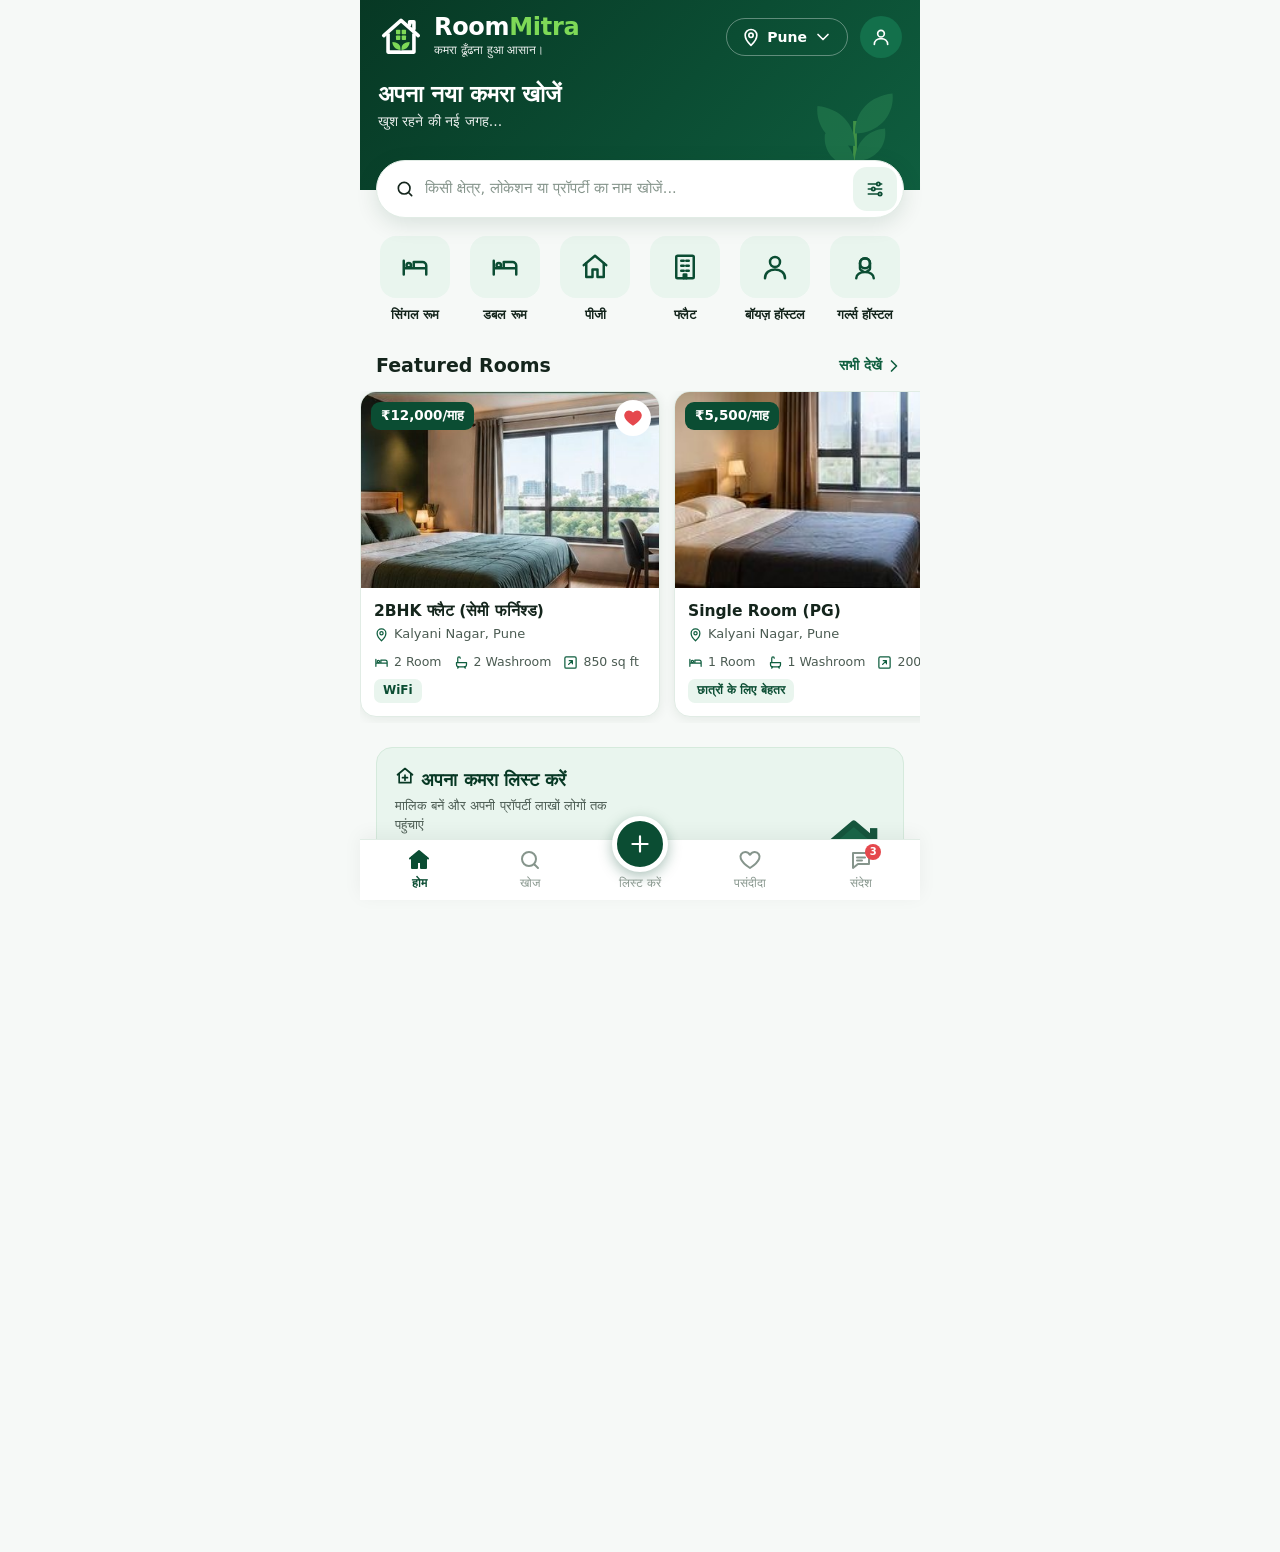
==== app/src/main/assets/www/index.html @ 0523f21d "RoomMitra Android app: screens, WebView wrapper, Play Store build workflow Co-Authored-By: Claude Op" ====
<!doctype html>
<html lang="hi">
<head>
<meta charset="utf-8">
<meta name="viewport" content="width=device-width, initial-scale=1, maximum-scale=1, viewport-fit=cover">
<meta name="theme-color" content="#0B4D33">
<title>RoomMitra</title>
<link rel="stylesheet" href="style.css">
</head>
<body>
<div id="app"></div>
<div id="toast"></div>
<script src="data.js"></script>
<script src="app.js"></script>
</body>
</html>
---- app/src/main/assets/www/style.css ----
:root{
  --g9:#073824; --g8:#0B4D33; --g7:#0F5E3F; --g6:#13704B; --lime:#7ED957; --lime2:#9BE36F;
  --g1:#E9F5EE; --g0:#F3FAF6; --line:#E1ECE5; --ink:#14251C; --ink2:#4B5B52; --ink3:#86958C;
  --bg:#F6F9F7; --card:#FFFFFF; --red:#E5484D; --wa:#25D366;
  --sat:0px; --sab:0px;
  --r:16px;
  --font:"Poppins","Roboto","Noto Sans Devanagari","Noto Sans",system-ui,sans-serif;
}
*{box-sizing:border-box;-webkit-tap-highlight-color:transparent;margin:0;padding:0}
html,body{height:100%;overflow-x:hidden;background:var(--bg);color:var(--ink);font-family:var(--font);font-size:15px;line-height:1.45}
body{overscroll-behavior:none;user-select:none;-webkit-user-select:none}
input,textarea,select{user-select:text;-webkit-user-select:text}
button{font:inherit;border:0;background:none;color:inherit;cursor:pointer}
input,textarea,select{font:inherit;color:inherit}
img{display:block;max-width:100%}
svg.i{width:20px;height:20px;flex:none;stroke:currentColor;fill:none;stroke-width:2;stroke-linecap:round;stroke-linejoin:round}
svg.f{fill:currentColor;stroke:none}
#app{min-height:100%;max-width:560px;margin:0 auto;position:relative;background:var(--bg)}
.screen{min-height:100vh;padding-bottom:calc(84px + var(--sab));animation:fade .22s ease}
.screen.nonav{padding-bottom:calc(96px + var(--sab))}
@keyframes fade{from{opacity:0;transform:translateY(6px)}to{opacity:1;transform:none}}

/* ---------- splash ---------- */
.splash{position:fixed;inset:0;z-index:50;display:flex;flex-direction:column;align-items:center;justify-content:center;color:#fff;text-align:center;
  background:linear-gradient(rgba(5,30,19,.78),rgba(5,30,19,.86)),url(img/room1.jpg) center/cover;transition:opacity .45s}
.splash.hide{opacity:0;pointer-events:none}
.splash .logo{width:110px;height:110px;color:#fff}
.splash h1{font-size:44px;font-weight:700;letter-spacing:-.5px;margin-top:6px}
.splash h1 b,.brand b{color:var(--lime);font-weight:700}
.splash .slg{font-size:22px;font-weight:700;margin-top:28px}
.splash .slg span{color:var(--lime)}
.splash .sub{opacity:.9;margin-top:10px;font-size:15px;line-height:1.7}
.splash .city{position:absolute;bottom:calc(120px + var(--sab));width:250px;color:#fff;opacity:.95}
.splash .wave{position:absolute;bottom:0;left:0;right:0;height:130px}

/* ---------- header ---------- */
.hdr{background:linear-gradient(135deg,var(--g9),var(--g8) 55%,var(--g7));color:#fff;padding:calc(var(--sat) + 14px) 18px 16px;position:relative;overflow:hidden}
.hdr.tall{padding-bottom:58px}
.hdr .row{display:flex;align-items:center;gap:12px}
.brand{display:flex;align-items:center;gap:10px;flex:1;min-width:0}
.brand .mark{width:46px;height:46px;flex:none}
.brand .name{font-size:24px;font-weight:700;line-height:1.05;letter-spacing:-.3px}
.brand .slogan{font-size:12px;opacity:.92;margin-top:2px;white-space:nowrap;overflow:hidden;text-overflow:ellipsis}
.brand>div{min-width:0}
.ibtn{width:42px;height:42px;border-radius:50%;display:grid;place-items:center;position:relative;flex:none}
.ibtn.glass{background:rgba(255,255,255,.12);border:1px solid rgba(255,255,255,.18)}
.ibtn.solid{background:var(--g6)}
.ibtn .dot{position:absolute;top:3px;right:3px;min-width:17px;height:17px;border-radius:9px;background:var(--red);color:#fff;font-size:10.5px;font-weight:700;display:grid;place-items:center;padding:0 4px}
.citybtn{display:flex;align-items:center;gap:6px;padding:8px 14px;border-radius:22px;border:1px solid rgba(255,255,255,.35);font-weight:600;font-size:14px}
.hdr h2{font-size:23px;font-weight:700;margin-top:18px}
.hdr .lead{opacity:.9;font-size:14px}
.hdr .plant{position:absolute;right:-10px;bottom:-6px;width:150px;opacity:.45}
.backrow .ttl{font-weight:600;font-size:18px;flex:1}

/* ---------- common ---------- */
.wrap{padding:0 16px}
.search{display:flex;align-items:center;gap:10px;background:#fff;border-radius:30px;padding:6px 6px 6px 18px;box-shadow:0 6px 22px rgba(9,58,37,.12);border:1px solid var(--line)}
.search input{flex:1;border:0;outline:0;background:none;padding:10px 0;font-size:14.5px;min-width:0}
.search input::placeholder{color:var(--ink3)}
.search .fbtn{width:44px;height:44px;border-radius:14px;background:var(--g1);display:grid;place-items:center;color:var(--g8)}
.pull{margin-top:-30px;position:relative;z-index:2}
.sec{display:flex;align-items:center;justify-content:space-between;margin:24px 0 12px}
.sec h3{font-size:19px;font-weight:700}
.sec a{color:var(--g7);font-size:13.5px;font-weight:600;display:flex;align-items:center;gap:2px}
.cats{display:flex;gap:12px;overflow-x:auto;padding:18px 16px 4px;scrollbar-width:none}
.cats::-webkit-scrollbar,.hs::-webkit-scrollbar,.chips::-webkit-scrollbar{display:none}
.cat{display:flex;flex-direction:column;align-items:center;gap:8px;flex:none;width:78px;font-size:12.5px;font-weight:600;color:var(--ink);text-align:center}
.cat .ic{width:70px;height:62px;border-radius:16px;background:var(--g1);display:grid;place-items:center;color:var(--g8);transition:.15s}
.cat .ic svg{width:30px;height:30px}
.cat.on .ic{background:var(--g8);color:#fff;box-shadow:0 6px 16px rgba(11,77,51,.3)}
.hs{display:flex;gap:14px;overflow-x:auto;padding:0 16px 6px;scroll-snap-type:x mandatory;scrollbar-width:none}
.hs > *{scroll-snap-align:start}

.rc{background:var(--card);border-radius:var(--r);overflow:hidden;box-shadow:0 2px 12px rgba(10,50,30,.08);border:1px solid var(--line);flex:none;width:72%;max-width:300px}
.rc .ph{position:relative;aspect-ratio:16/10.5;background:#dfe9e3}
.rc .ph img{width:100%;height:100%;object-fit:cover}
.price{position:absolute;top:10px;left:10px;background:var(--g8);color:#fff;font-weight:700;font-size:13.5px;padding:4px 10px;border-radius:9px}
.heart{position:absolute;top:8px;right:8px;width:36px;height:36px;border-radius:50%;background:rgba(0,0,0,.32);color:#fff;display:grid;place-items:center}
.heart.on{color:var(--red);background:#fff}
.heart.on svg{fill:var(--red)}
.rc .bd{padding:12px 13px 13px}
.rc h4{font-size:15.5px;font-weight:700;white-space:nowrap;overflow:hidden;text-overflow:ellipsis}
.loc{display:flex;align-items:center;gap:5px;color:var(--ink2);font-size:13px;margin-top:3px}
.loc svg{width:15px;height:15px;color:var(--g7)}
.meta{display:flex;flex-wrap:wrap;gap:4px 12px;margin-top:9px;font-size:12.5px;color:var(--ink2)}
.meta span{display:flex;align-items:center;gap:5px}
.meta svg{width:15px;height:15px;color:var(--g7)}
.tag{display:inline-block;background:var(--g1);color:var(--g8);font-size:12px;font-weight:600;padding:3px 9px;border-radius:7px;margin:8px 6px 0 0}

.promo{margin:24px 16px 0;border-radius:var(--r);background:var(--g1);padding:18px;display:flex;gap:12px;align-items:center;position:relative;overflow:hidden;border:1px solid #d5eadc}
.promo .t{flex:1;z-index:1}
.promo h4{font-size:18px;font-weight:700;color:var(--g9)}
.promo p{font-size:13px;color:var(--ink2);margin:4px 0 12px;max-width:230px}
.promo .house{position:absolute;right:-6px;bottom:-4px;width:130px;opacity:.95}
.btn{display:inline-flex;align-items:center;justify-content:center;gap:8px;border-radius:12px;font-weight:600;padding:12px 18px;font-size:15px}
.btn.pri{background:var(--g8);color:#fff}
.btn.pri:active{background:var(--g9)}
.btn.sm{padding:8px 16px;border-radius:22px;font-size:13.5px}
.btn.out{border:1.5px solid var(--g8);color:var(--g8);background:#fff}
.btn.lime{background:var(--lime);color:var(--g9)}
.btn.block{width:100%}
.btn.wa svg{color:var(--wa)}
.btn[disabled]{opacity:.5}

.cities{display:flex;gap:12px;overflow-x:auto;padding:0 16px;scrollbar-width:none}
.city{flex:none;width:118px}
.city .ci{height:70px;border-radius:12px;display:grid;place-items:end start;padding:8px;color:#fff;font-weight:700;font-size:14px;background-size:cover;background-position:center}

/* ---------- list cards ---------- */
.lc{display:flex;gap:12px;background:#fff;border-radius:var(--r);border:1px solid var(--line);padding:10px;box-shadow:0 2px 10px rgba(10,50,30,.05);margin-bottom:12px}
.lc .ph{position:relative;width:118px;flex:none;border-radius:12px;overflow:hidden;background:#dfe9e3;align-self:stretch;min-height:118px}
.lc .ph img{width:100%;height:100%;object-fit:cover;position:absolute;inset:0}
.cnt{position:absolute;left:6px;bottom:6px;background:rgba(0,0,0,.55);color:#fff;font-size:11px;padding:2px 7px;border-radius:7px;display:flex;align-items:center;gap:4px}
.cnt svg{width:12px;height:12px}
.lc .heart{width:30px;height:30px;top:6px;right:6px}
.lc .heart svg{width:16px;height:16px}
.lc .bd{flex:1;min-width:0}
.lc .top{display:flex;gap:8px;align-items:flex-start}
.lc h4{font-size:15px;font-weight:700;flex:1;line-height:1.3}
.pill{background:var(--g1);color:var(--g8);font-weight:700;font-size:13px;padding:4px 9px;border-radius:9px;white-space:nowrap}
.lc .desc{font-size:12.5px;color:var(--ink2);margin-top:6px;display:-webkit-box;-webkit-line-clamp:2;-webkit-box-orient:vertical;overflow:hidden}
.lc .acts{display:flex;gap:8px;margin-top:9px}
.lc .acts .btn{padding:7px 6px;font-size:12.5px;border-radius:9px;flex:1;min-width:0;white-space:nowrap;gap:5px}
.lc .acts .btn svg{width:16px;height:16px}
@media (max-width:380px){.lc .ph{width:96px}.lc .meta span:nth-child(4){display:none}}
.status{position:absolute;top:6px;left:6px;background:var(--g8);color:#fff;font-size:11px;font-weight:600;padding:2px 8px;border-radius:7px}
.status.off{background:#555}
.oacts{display:flex;justify-content:flex-end;gap:14px;margin-top:8px;font-size:13px;font-weight:600}
.oacts button{display:flex;align-items:center;gap:4px;color:var(--g8)}
.oacts button.del{color:#9b2c2c}
.oacts svg{width:16px;height:16px}

/* ---------- bottom nav ---------- */
.nav{position:fixed;left:0;right:0;bottom:0;z-index:20;background:#fff;border-top:1px solid var(--line);display:flex;justify-content:space-around;align-items:flex-end;padding:6px 4px calc(8px + var(--sab));max-width:560px;margin:0 auto;box-shadow:0 -4px 18px rgba(0,0,0,.05)}
.nav button{flex:1;display:flex;flex-direction:column;align-items:center;gap:3px;font-size:11.5px;color:var(--ink3);font-weight:500;position:relative}
.nav button svg{width:24px;height:24px}
.nav button.on{color:var(--g8);font-weight:700}
.nav button.on svg.fillable{fill:var(--g8)}
.nav .plus{width:56px;height:56px;border-radius:50%;background:var(--g8);color:#fff;display:grid;place-items:center;margin-top:-30px;border:5px solid #fff;box-shadow:0 4px 14px rgba(11,77,51,.35)}
.nav .plus svg{width:26px;height:26px}
.nav .bdg{position:absolute;top:-4px;left:54%;background:var(--red);color:#fff;font-size:10px;min-width:16px;height:16px;border-radius:8px;display:grid;place-items:center;padding:0 4px;font-weight:700}

/* ---------- detail ---------- */
.gal{position:relative;aspect-ratio:4/3;background:#cfdcd4;overflow:hidden}
.gal .track{display:flex;height:100%;overflow-x:auto;scroll-snap-type:x mandatory;scrollbar-width:none}
.gal .track::-webkit-scrollbar{display:none}
.gal .track img{width:100%;height:100%;object-fit:cover;flex:none;scroll-snap-align:start}
.gal .bar{position:absolute;top:calc(var(--sat) + 10px);left:12px;right:12px;display:flex;gap:10px;justify-content:space-between}
.gal .bar .r{display:flex;gap:10px}
.gal .ibtn{background:rgba(0,0,0,.38);color:#fff;backdrop-filter:blur(4px)}
.gal .ibtn.on{background:#fff;color:var(--red)}
.gal .ibtn.on svg{fill:var(--red)}
.gal .cnt{left:12px;bottom:12px;font-size:13px;padding:5px 10px;border-radius:10px}
.vbadge{position:absolute;right:12px;bottom:12px;background:var(--g8);color:#fff;font-size:12.5px;font-weight:600;padding:5px 10px;border-radius:16px;display:flex;align-items:center;gap:5px;border:1px solid rgba(255,255,255,.4)}
.vbadge svg{width:15px;height:15px}
.thumbs{display:flex;gap:8px;padding:10px 16px 0;overflow-x:auto;scrollbar-width:none}
.thumbs img{width:76px;height:56px;border-radius:9px;object-fit:cover;flex:none;border:2px solid transparent;opacity:.85}
.thumbs img.on{border-color:var(--g8);opacity:1}
.dt{padding:14px 16px 0}
.dt .head{display:flex;gap:10px;align-items:flex-start}
.dt h1{font-size:21px;font-weight:700;flex:1;line-height:1.3}
.dt .pill{font-size:15px;padding:7px 12px}
.specs{display:grid;grid-template-columns:repeat(4,1fr);background:var(--g0);border:1px solid var(--line);border-radius:14px;margin-top:14px;padding:12px 4px}
.specs div{display:flex;flex-direction:column;align-items:center;gap:4px;font-size:12.5px;font-weight:600;text-align:center;border-left:1px solid var(--line)}
.specs div:first-child{border:0}
.specs svg{width:22px;height:22px;color:var(--g8)}
.specs small{font-weight:400;color:var(--ink3);font-size:11px}
.blk{margin-top:20px}
.blk h3{font-size:17px;font-weight:700;display:flex;align-items:center;gap:8px;margin-bottom:8px}
.blk h3 svg{color:var(--g8)}
.blk p{color:var(--ink2);font-size:14px}
.more{color:var(--g7);font-weight:600;font-size:13.5px;margin-top:6px;display:flex;align-items:center;gap:3px}
.clamp{display:-webkit-box;-webkit-line-clamp:3;-webkit-box-orient:vertical;overflow:hidden}
.amen{display:grid;grid-template-columns:repeat(4,1fr);gap:12px 6px;background:var(--g0);border:1px solid var(--line);border-radius:14px;padding:14px 8px}
.amen div{display:flex;flex-direction:column;align-items:center;gap:6px;font-size:12px;color:var(--ink2)}
.amen .ac{width:44px;height:44px;border-radius:50%;background:var(--g1);display:grid;place-items:center;color:var(--g8)}
.owner{display:flex;align-items:center;gap:12px;border:1px solid var(--line);border-radius:14px;padding:12px;background:#fff}
.av{width:56px;height:56px;border-radius:50%;background:var(--g1);color:var(--g8);display:grid;place-items:center;flex:none;font-weight:700;font-size:20px;overflow:hidden}
.av svg{width:30px;height:30px}
.owner .nm{font-weight:700;color:var(--g8)}
.owner small{color:var(--ink3);font-size:12px}
.vchip{display:inline-flex;align-items:center;gap:4px;background:var(--g1);color:var(--g8);font-size:11.5px;font-weight:600;padding:2px 8px;border-radius:7px;margin-top:3px}
.vchip svg{width:13px;height:13px}
.owner .rt{font-size:12.5px;color:var(--ink2);text-align:right;display:flex;flex-direction:column;gap:4px}
.owner .rt span{display:flex;align-items:center;gap:4px;justify-content:flex-end}
.owner .rt svg{width:14px;height:14px}
.mapbox{display:flex;gap:12px;border:1px solid var(--line);border-radius:14px;padding:10px;background:#fff;align-items:center}
.mapbox .map{width:52%;height:100px;border-radius:10px;overflow:hidden;flex:none}
.safe{display:flex;gap:12px;align-items:center;background:var(--g1);border-radius:14px;padding:14px;margin-top:16px}
.safe svg{width:30px;height:30px;color:var(--g8);flex:none}
.safe b{font-size:14.5px;color:var(--g9)}
.safe p{font-size:12px}
.cta{position:fixed;left:0;right:0;bottom:0;z-index:20;background:#fff;border-top:1px solid var(--line);padding:10px 16px calc(10px + var(--sab));display:flex;gap:12px;max-width:560px;margin:0 auto}
.cta .btn{flex:1;padding:13px 10px}

/* ---------- form ---------- */
.fhero{margin:14px 16px 0;border-radius:var(--r);background:linear-gradient(135deg,var(--g9),var(--g7));color:#fff;padding:18px;display:flex;gap:14px;align-items:center;position:relative;overflow:hidden}
.fhero .c{width:54px;height:54px;border-radius:50%;background:#3fa65a;display:grid;place-items:center;flex:none}
.fhero .c svg{width:28px;height:28px}
.fhero h2{font-size:19px;font-weight:700}
.fhero p{font-size:12.5px;opacity:.9;max-width:200px}
.fhero .house{position:absolute;right:-8px;bottom:-8px;width:110px;opacity:.9}
.perks{display:flex;justify-content:space-between;gap:6px;margin:10px 16px 0;font-size:11.5px;font-weight:600;color:var(--g9)}
.perks span{min-width:0;display:flex;align-items:center;gap:4px;background:var(--g1);padding:6px 8px;border-radius:9px;flex:1;justify-content:center;text-align:center}
.perks svg{width:15px;height:15px;color:var(--g8)}
.card{background:#fff;border:1px solid var(--line);border-radius:var(--r);padding:16px;margin:14px 16px 0}
.card h3{font-size:16px;font-weight:700;display:flex;align-items:center;gap:8px;margin-bottom:12px}
.card h3 svg{color:var(--g8)}
.seg{display:flex;gap:8px;overflow-x:auto;scrollbar-width:none;padding-bottom:2px}
.seg::-webkit-scrollbar{display:none}
.seg button{flex:none;display:flex;align-items:center;gap:6px;padding:10px 14px;border-radius:12px;background:var(--g0);border:1px solid var(--line);font-weight:600;font-size:13.5px;color:var(--ink)}
.seg button svg{width:18px;height:18px;color:var(--g8)}
.seg button.on{background:var(--g8);color:#fff;border-color:var(--g8)}
.seg button.on svg{color:#fff}
.grid2{display:grid;grid-template-columns:minmax(0,1fr) minmax(0,1fr);gap:12px}
.grid2>*{min-width:0}
.fld{display:flex;flex-direction:column;gap:6px;margin-bottom:12px}
.fld label{font-size:13px;font-weight:600;color:var(--ink2)}
.fld label i{color:var(--red);font-style:normal}
.inp{display:flex;align-items:center;gap:8px;border:1px solid #d6e3db;border-radius:12px;padding:0 12px;background:#fff;min-height:48px}
.inp:focus-within{border-color:var(--g7);box-shadow:0 0 0 3px rgba(19,112,75,.12)}
.inp svg{color:var(--g8);width:18px;height:18px}
.inp input,.inp select{flex:1;border:0;outline:0;background:none;padding:12px 0;min-width:0;font-size:14.5px;appearance:none;-webkit-appearance:none}
textarea.ta{width:100%;border:1px solid #d6e3db;border-radius:12px;padding:12px;min-height:96px;outline:0;resize:none;font-size:14px}
textarea.ta:focus{border-color:var(--g7)}
.cc{text-align:right;font-size:11.5px;color:var(--ink3);margin-top:4px}
.photos{display:flex;gap:10px;overflow-x:auto;scrollbar-width:none}
.photos .add{flex:none;width:96px;height:84px;border:1.5px dashed #9fc2ae;border-radius:12px;display:flex;flex-direction:column;align-items:center;justify-content:center;gap:2px;font-size:12px;font-weight:600;color:var(--g8);background:var(--g0)}
.photos .add small{font-weight:400;color:var(--ink3);font-size:10.5px}
.photos .p{flex:none;width:96px;height:84px;border-radius:12px;overflow:hidden;position:relative}
.photos .p img{width:100%;height:100%;object-fit:cover}
.photos .p button{position:absolute;top:4px;right:4px;width:22px;height:22px;border-radius:50%;background:rgba(0,0,0,.6);color:#fff;display:grid;place-items:center}
.photos .p button svg{width:13px;height:13px}
.chk{display:grid;grid-template-columns:repeat(4,1fr);gap:8px}
.chk button{position:relative;display:flex;flex-direction:column;align-items:center;gap:5px;padding:10px 4px;border-radius:12px;border:1px solid var(--line);background:var(--g0);font-size:11.5px;color:var(--ink2)}
.chk button svg{color:var(--g8)}
.chk button.on{border-color:var(--g7);background:var(--g1);color:var(--g9);font-weight:600}
.chk button .tk{position:absolute;top:4px;right:4px;width:16px;height:16px;border-radius:4px;border:1.5px solid #b9cdc1;background:#fff;display:grid;place-items:center}
.chk button.on .tk{background:var(--g7);border-color:var(--g7);color:#fff}
.chk button .tk svg{width:11px;height:11px;color:#fff;stroke-width:3}
.why{display:grid;grid-template-columns:repeat(4,1fr);gap:4px;text-align:center;font-size:11.5px;color:var(--ink2)}
.why div{display:flex;flex-direction:column;align-items:center;gap:6px}
.why svg{width:26px;height:26px;color:var(--g8)}
.note{display:flex;align-items:center;justify-content:center;gap:6px;font-size:11.5px;color:var(--ink3);margin:10px 16px 0;text-align:center}
.note svg{width:14px;height:14px}

/* ---------- search ---------- */
.sbar{display:flex;align-items:center;gap:10px;border:1px solid var(--line);border-radius:14px;padding:4px 12px;background:#fff}
.sbar input{flex:1;border:0;outline:0;padding:11px 0;min-width:0;background:none}
.sbar .cty{display:flex;align-items:center;gap:4px;color:var(--g8);font-weight:600;font-size:14px;border-left:1px solid var(--line);padding-left:10px}
.sbar .cty select{border:0;background:none;outline:0;color:var(--g8);font-weight:600;appearance:none;-webkit-appearance:none}
.chips{display:flex;gap:8px;overflow-x:auto;padding:12px 16px 0;scrollbar-width:none}
.chips button{flex:none;display:flex;align-items:center;gap:6px;padding:9px 14px;border-radius:12px;background:var(--g1);font-weight:600;font-size:13.5px;color:var(--g9)}
.chips button svg{width:17px;height:17px}
.chips button.on{background:var(--g8);color:#fff}
.tools{display:flex;gap:8px;padding:12px 16px 2px;align-items:center;overflow-x:auto;scrollbar-width:none}
.tools::-webkit-scrollbar{display:none}
.tools>*{flex:none}
.tools .tb{display:flex;align-items:center;gap:6px;border:1px solid var(--line);background:#fff;border-radius:22px;padding:8px 13px;font-size:13px;font-weight:600;color:var(--g9);white-space:nowrap}
.tools .tb svg{width:16px;height:16px}
.tools .tb .n{background:var(--g8);color:#fff;border-radius:9px;font-size:11px;padding:0 6px}
.tools select.tb{appearance:none;-webkit-appearance:none;outline:0}
.rcount{display:flex;justify-content:space-between;align-items:center;padding:14px 16px 10px;font-weight:600}
.empty{text-align:center;padding:50px 24px;color:var(--ink3)}
.empty svg{width:56px;height:56px;color:#b5cfbf;margin:0 auto 10px}
.empty b{display:block;color:var(--ink);font-size:16px;margin-bottom:4px}

/* ---------- filter ---------- */
.fhead{display:flex;align-items:center;gap:12px;background:var(--g1);border-radius:var(--r);padding:14px;margin:14px 16px 0}
.fhead .c{width:50px;height:50px;border-radius:14px;background:var(--g8);color:#fff;display:grid;place-items:center}
.fhead h2{font-size:18px;font-weight:700}
.fhead p{font-size:12px;color:var(--ink2)}
.fhead .btn{margin-left:auto;font-size:12.5px;padding:8px 10px;white-space:nowrap}
.range{position:relative;height:30px;margin:6px 6px 0}
.range input{position:absolute;left:0;right:0;width:100%;top:6px;pointer-events:none;-webkit-appearance:none;appearance:none;background:none;height:18px}
.range input::-webkit-slider-thumb{pointer-events:auto;-webkit-appearance:none;width:24px;height:24px;border-radius:50%;background:#fff;border:2.5px solid var(--g8);box-shadow:0 2px 6px rgba(0,0,0,.2)}
.range .tr{position:absolute;left:0;right:0;top:13px;height:5px;border-radius:3px;background:var(--g1)}
.range .fl{position:absolute;top:13px;height:5px;background:var(--g7);border-radius:3px}
.rvals{display:flex;justify-content:space-between;font-weight:700;font-size:14px}
.opts{display:flex;flex-wrap:wrap;gap:8px}
.opts button{padding:10px 16px;border-radius:12px;background:var(--g0);border:1px solid var(--line);font-weight:600;font-size:13.5px}
.opts button.on{background:var(--g8);border-color:var(--g8);color:#fff}
.tg{display:flex;align-items:center;justify-content:space-between;padding:11px 0;border-bottom:1px solid var(--line);font-size:14px}
.tg:last-child{border:0}
.sw{width:46px;height:26px;border-radius:13px;background:#cfd8d3;position:relative;transition:.2s;flex:none}
.sw::after{content:"";position:absolute;top:3px;left:3px;width:20px;height:20px;border-radius:50%;background:#fff;transition:.2s;box-shadow:0 1px 3px rgba(0,0,0,.2)}
.sw.on{background:var(--g7)}
.sw.on::after{left:23px}

/* ---------- login ---------- */
.login{min-height:100vh;background:linear-gradient(180deg,#F1F8F3,#fff 60%);padding:calc(var(--sat) + 12px) 18px calc(30px + var(--sab))}
.login .brandrow{display:flex;align-items:center;gap:10px}
.login .mark{width:46px;height:46px;flex:none}
.login .brandrow .name{font-size:24px;font-weight:700;color:var(--g8);line-height:1.05}
.login .brandrow .name b{color:#3DAA5C}
.login .brandrow .slogan{font-size:12px;color:var(--ink2)}
.login .hero{display:flex;align-items:flex-end;gap:6px;margin-top:16px}
.login h1{font-size:30px;font-weight:800;color:var(--g9);line-height:1.15}
.login .hr{width:56px;height:3px;background:#3DAA5C;border-radius:2px;margin:10px 0}
.login .hero p{color:var(--ink2);font-size:14.5px}
.login .hero .ill{width:150px;flex:none}
.trust{display:flex;justify-content:space-between;margin:16px 0 4px;font-size:11.5px;color:var(--ink2);gap:8px}
.trust span{display:flex;align-items:center;gap:5px}
.trust svg{width:22px;height:22px;color:var(--g8)}
.lcard{background:#fff;border:1px solid var(--line);border-radius:18px;padding:16px;margin-top:14px;box-shadow:0 4px 16px rgba(10,50,30,.05)}
.lcard .h{display:flex;gap:12px;align-items:center;margin-bottom:14px}
.lcard .h .c{width:46px;height:46px;border-radius:50%;background:var(--g8);color:#fff;display:grid;place-items:center;flex:none}
.lcard .h b{font-size:16px}
.lcard .h p{font-size:12.5px;color:var(--ink2)}
.phone{display:flex;border:1px solid #d6e3db;border-radius:12px;overflow:hidden;margin-bottom:12px}
.phone .cc{display:flex;align-items:center;gap:6px;padding:0 12px;border-right:1px solid #d6e3db;font-weight:600;margin:0;color:var(--ink);font-size:14.5px}
.phone input{flex:1;border:0;outline:0;padding:14px 12px;font-size:16px;letter-spacing:.5px;min-width:0}
.otp{display:flex;gap:8px;justify-content:space-between;margin:4px 0 10px}
.otp input{width:100%;max-width:52px;height:54px;border:1px solid #d6e3db;border-radius:12px;text-align:center;font-size:20px;font-weight:700;outline:0}
.otp input:focus{border-color:var(--g7)}
.or{display:flex;align-items:center;gap:12px;color:var(--ink3);font-size:13px;margin:16px 0}
.or::before,.or::after{content:"";flex:1;height:1px;background:var(--line)}
.resend{text-align:center;font-size:13px;color:var(--ink2)}
.resend button{color:var(--g7);font-weight:600}
.terms{text-align:center;font-size:11.5px;color:var(--ink3);margin-top:16px}
.terms u{color:var(--g7)}
.demo{background:#FFF8E1;border:1px solid #F3E2A9;color:#7A5B00;font-size:12px;border-radius:10px;padding:8px 10px;margin-top:10px}

/* ---------- dashboard ---------- */
.hello{display:flex;align-items:center;gap:12px;background:var(--g1);border-radius:var(--r);padding:14px;margin:14px 16px 0}
.hello b{font-size:18px}
.hello p{font-size:12.5px;color:var(--ink2)}
.stats{display:grid;grid-template-columns:repeat(2,1fr);gap:10px;margin:12px 16px 0}
.st{border-radius:14px;padding:12px;background:#EEF7F1;border:1px solid var(--line)}
.st .t{display:flex;align-items:center;gap:8px;font-size:12.5px;color:var(--ink2)}
.st .t span{width:32px;height:32px;border-radius:50%;display:grid;place-items:center;background:#fff;color:var(--g8)}
.st .t svg{width:17px;height:17px}
.st b{display:block;font-size:24px;margin-top:6px}
.st small{color:var(--g7);font-weight:600;font-size:12px}
.st.b{background:#EEF5FB}.st.b .t span{color:#2C6FB0}
.st.p{background:#F3F0FB}.st.p .t span{color:#6B4FC8}.st.p small{color:#6B4FC8}
.dbtns{display:grid;grid-template-columns:1fr 1fr;gap:10px;margin:12px 16px 0}

/* ---------- messages ---------- */
.tabs3{display:flex;background:#fff;border:1px solid var(--line);border-radius:16px;padding:4px;margin:14px 16px 0}
.tabs3 button{flex:1;display:flex;align-items:center;justify-content:center;gap:6px;padding:10px 6px;border-radius:12px;font-weight:600;font-size:13.5px;color:var(--ink2)}
.tabs3 button.on{background:var(--g8);color:#fff}
.tabs3 .n{background:#fff;color:var(--g8);border-radius:9px;font-size:11px;padding:0 6px}
.mrow{display:flex;gap:12px;align-items:center;background:#fff;border:1px solid var(--line);border-radius:14px;padding:12px;margin-bottom:10px}
.mrow .av{position:relative;overflow:visible}
.mrow .av img{width:56px;height:56px;border-radius:50%;object-fit:cover}
.mrow .on-dot{position:absolute;right:1px;bottom:2px;width:13px;height:13px;border-radius:50%;background:#22B55E;border:2px solid #fff}
.mrow .b{flex:1;min-width:0}
.mrow .n1{display:flex;align-items:center;gap:6px;font-weight:700}
.role{font-size:11px;font-weight:600;background:var(--g1);color:var(--g8);padding:1px 8px;border-radius:7px}
.mrow .last{font-size:13px;color:var(--ink2);white-space:nowrap;overflow:hidden;text-overflow:ellipsis;margin-top:2px}
.mrow .tm{font-size:11.5px;color:var(--ink3);display:flex;align-items:center;gap:4px;margin-top:3px}
.mrow .tm svg{width:14px;height:14px;color:var(--g7)}
.ub{background:var(--g8);color:#fff;font-size:12px;font-weight:700;border-radius:50%;width:22px;height:22px;display:grid;place-items:center}
.fab{position:fixed;right:18px;bottom:calc(92px + var(--sab));width:56px;height:56px;border-radius:50%;background:var(--g8);color:#fff;display:grid;place-items:center;box-shadow:0 6px 18px rgba(11,77,51,.35);z-index:15}

.chat{display:flex;flex-direction:column;height:100vh;background:#EEF4F0}
.chat .hdr{flex:none}
.chat .who{display:flex;align-items:center;gap:10px;flex:1;min-width:0}
.chat .who img{width:42px;height:42px;border-radius:50%;object-fit:cover;border:2px solid rgba(255,255,255,.4)}
.chat .who b{font-size:16px;display:block}
.chat .who small{font-size:12px;opacity:.85;display:block}
.chat .lp{display:flex;gap:10px;align-items:center;background:#fff;margin:10px 12px 0;padding:8px;border-radius:14px;border:1px solid var(--line);flex:none}
.chat .lp img{width:70px;height:52px;border-radius:9px;object-fit:cover}
.chat .lp b{font-size:14px}
.chat .lp small{display:block;color:var(--ink2);font-size:12px}
.chat .lp .btn{margin-left:auto;padding:7px 10px;font-size:12px;background:var(--g1);color:var(--g8);white-space:nowrap}
.msgs{flex:1;overflow-y:auto;padding:12px 12px 6px;display:flex;flex-direction:column;gap:8px}
.bub{max-width:80%;padding:9px 12px 6px;border-radius:14px;font-size:14px;box-shadow:0 1px 2px rgba(0,0,0,.06);user-select:text}
.bub.in{background:#fff;align-self:flex-start;border-top-left-radius:4px}
.bub.out{background:#DCF5D0;align-self:flex-end;border-top-right-radius:4px}
.bub .t{font-size:10.5px;color:var(--ink3);text-align:right;margin-top:2px;display:flex;justify-content:flex-end;gap:3px;align-items:center}
.bub .t svg{width:14px;height:14px;color:#3B8FD9}
.bub .pics{display:flex;gap:4px;margin-bottom:4px}
.bub .pics img{width:80px;height:64px;object-fit:cover;border-radius:8px}
.quick{display:flex;gap:8px;overflow-x:auto;padding:6px 12px;scrollbar-width:none;flex:none}
.quick::-webkit-scrollbar{display:none}
.quick button{flex:none;display:flex;align-items:center;gap:5px;background:var(--g1);border:1px solid #cfe5d7;color:var(--g9);padding:7px 11px;border-radius:12px;font-size:12.5px;font-weight:600}
.quick svg{width:15px;height:15px;color:var(--g8)}
.composer{display:flex;gap:8px;align-items:center;padding:6px 12px calc(10px + var(--sab));flex:none}
.composer .box{flex:1;display:flex;align-items:center;gap:8px;background:#fff;border-radius:26px;padding:0 14px;border:1px solid var(--line)}
.composer input{flex:1;border:0;outline:0;padding:13px 0;min-width:0;background:none}
.composer .box svg{color:var(--ink3)}
.send{width:50px;height:50px;border-radius:50%;background:var(--g8);color:#fff;display:grid;place-items:center;flex:none}

/* ---------- profile ---------- */
.pcard{display:flex;gap:14px;align-items:center;background:var(--g1);border-radius:var(--r);padding:16px;margin:14px 16px 0;position:relative;overflow:hidden}
.pcard .pa{width:84px;height:84px;border-radius:50%;position:relative;flex:none;background:#fff;display:grid;place-items:center;color:var(--g8)}
.pcard .pa img{width:84px;height:84px;border-radius:50%;object-fit:cover}
.pcard .pa .cam{position:absolute;right:-2px;bottom:-2px;width:28px;height:28px;border-radius:50%;background:var(--g8);color:#fff;display:grid;place-items:center;border:2px solid #fff}
.pcard .pa .cam svg{width:14px;height:14px}
.pcard b{font-size:19px;display:flex;align-items:center;gap:5px}
.pcard b svg{color:#22A15A;width:18px;height:18px}
.pcard .ln{display:flex;align-items:center;gap:6px;font-size:13px;color:var(--ink2);margin-top:3px;word-break:break-all}
.pcard .ln svg{width:14px;height:14px;color:var(--g8)}
.menu{background:#fff;border:1px solid var(--line);border-radius:var(--r);margin:14px 16px 0;overflow:hidden}
.menu button{display:flex;align-items:center;gap:14px;width:100%;padding:14px;border-bottom:1px solid var(--line);text-align:left}
.menu button:last-child{border:0}
.menu .mi{width:46px;height:46px;border-radius:50%;background:var(--g1);color:var(--g8);display:grid;place-items:center;flex:none}
.menu b{display:block;font-size:15px}
.menu small{color:var(--ink3);font-size:12px}
.menu .chev{margin-left:auto;color:var(--ink3)}
.info{display:grid;grid-template-columns:1fr 1fr;gap:12px;font-size:13px}
.info small{display:flex;align-items:center;gap:5px;color:var(--ink3)}
.info small svg{width:14px;height:14px;color:var(--g8)}
.info div{min-width:0;word-break:break-word}
.thanks{display:flex;align-items:center;gap:10px;background:var(--g0);border:1px solid var(--line);border-radius:14px;padding:12px;margin:14px 16px 0;font-size:12.5px;color:var(--ink2)}
.thanks svg{color:var(--g8)}

/* ---------- sheet & toast ---------- */
.sheet-bg{position:fixed;inset:0;background:rgba(0,0,0,.42);z-index:60;display:flex;align-items:flex-end;justify-content:center;animation:fadeb .2s}
@keyframes fadeb{from{opacity:0}}
.sheet{background:#fff;width:100%;max-width:560px;border-radius:22px 22px 0 0;padding:18px 18px calc(20px + var(--sab));max-height:88vh;overflow-y:auto;animation:up .25s ease}
@keyframes up{from{transform:translateY(40px);opacity:.5}}
.sheet h3{font-size:18px;font-weight:700;margin-bottom:12px}
.sheet .grab{width:40px;height:4px;border-radius:2px;background:#d4ddd8;margin:-6px auto 14px}
.sheet .opt{display:flex;align-items:center;justify-content:space-between;width:100%;padding:13px 4px;border-bottom:1px solid var(--line);font-size:15px}
.sheet .opt.on{color:var(--g8);font-weight:700}
.sheet p{color:var(--ink2);font-size:14px;margin-bottom:10px}
#toast{position:fixed;left:50%;bottom:calc(100px + var(--sab));transform:translateX(-50%) translateY(20px);background:#13251B;color:#fff;padding:11px 18px;border-radius:24px;font-size:14px;opacity:0;transition:.25s;z-index:80;pointer-events:none;max-width:86%;text-align:center}
#toast.show{opacity:1;transform:translateX(-50%)}
.brand .name{white-space:nowrap}
@media (max-width:380px){.brand .name{font-size:20px}.brand .mark{width:38px;height:38px}.citybtn{padding:7px 10px;font-size:13px}.hdr .row{gap:8px}}
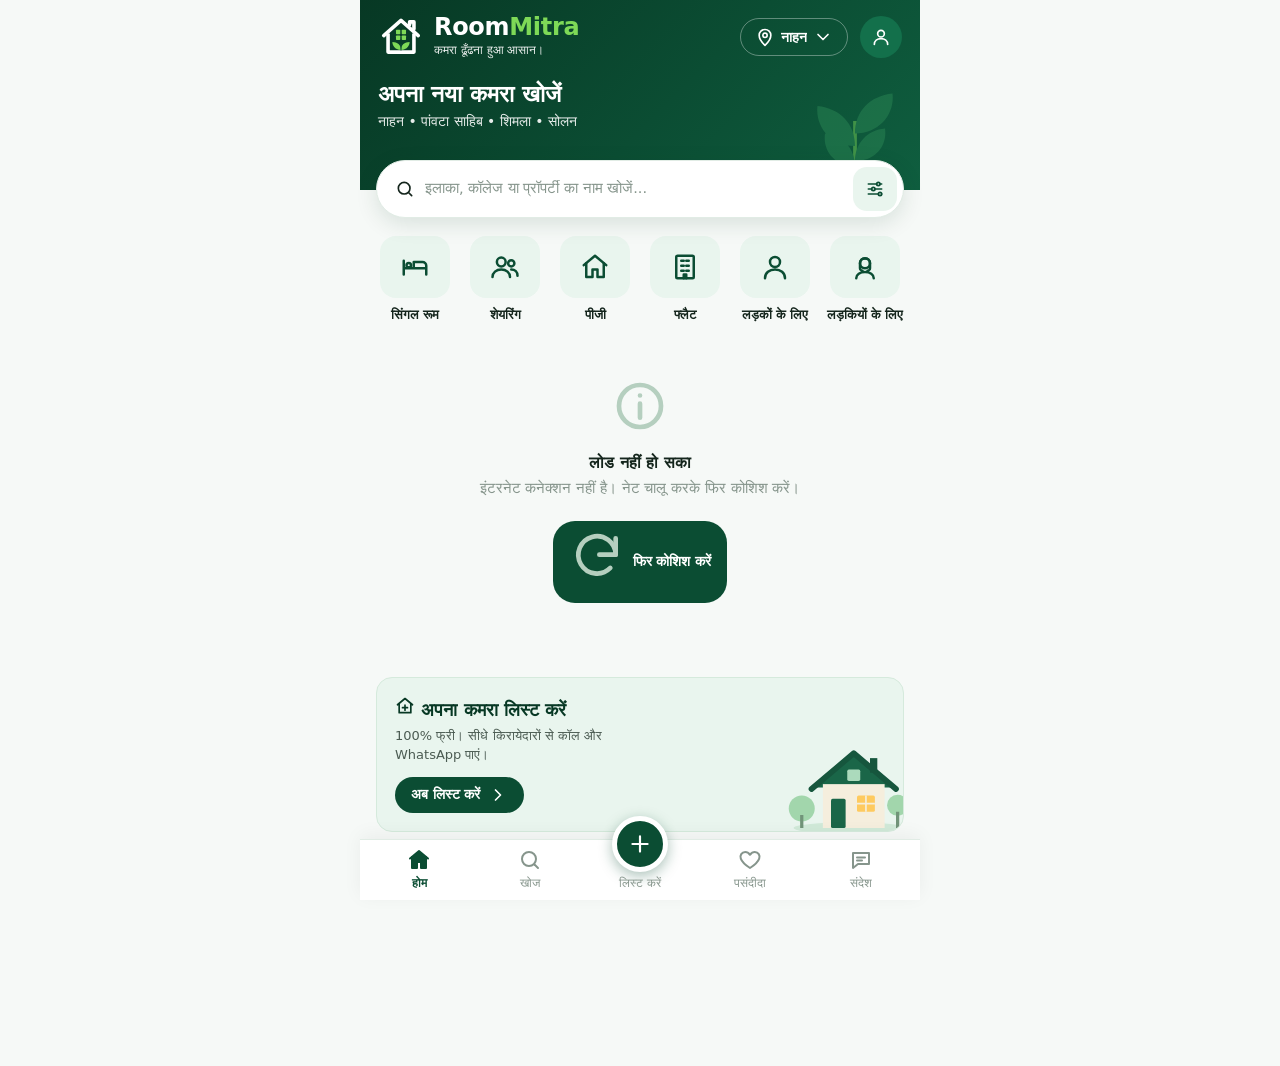
==== commit 905f821c: "v2: live Supabase backend - email OTP login, real listings, photo upload, chat, favorites, admin, pr" ====
--- a/app/src/main/assets/www/index.html
+++ b/app/src/main/assets/www/index.html
@@ -11,6 +11,8 @@
 <div id="app"></div>
 <div id="toast"></div>
 <script src="data.js"></script>
+<script src="art.js"></script>
+<script src="api.js"></script>
 <script src="app.js"></script>
 </body>
 </html>
--- a/app/src/main/assets/www/style.css
+++ b/app/src/main/assets/www/style.css
@@ -46,6 +46,7 @@
 .ibtn.glass{background:rgba(255,255,255,.12);border:1px solid rgba(255,255,255,.18)}
 .ibtn.solid{background:var(--g6)}
 .ibtn .dot{position:absolute;top:3px;right:3px;min-width:17px;height:17px;border-radius:9px;background:var(--red);color:#fff;font-size:10.5px;font-weight:700;display:grid;place-items:center;padding:0 4px}
+.citybtn span{max-width:96px;overflow:hidden;text-overflow:ellipsis;white-space:nowrap}
 .citybtn{display:flex;align-items:center;gap:6px;padding:8px 14px;border-radius:22px;border:1px solid rgba(255,255,255,.35);font-weight:600;font-size:14px}
 .hdr h2{font-size:23px;font-weight:700;margin-top:18px}
 .hdr .lead{opacity:.9;font-size:14px}
@@ -421,3 +422,49 @@
 #toast.show{opacity:1;transform:translateX(-50%)}
 .brand .name{white-space:nowrap}
 @media (max-width:380px){.brand .name{font-size:20px}.brand .mark{width:38px;height:38px}.citybtn{padding:7px 10px;font-size:13px}.hdr .row{gap:8px}}
+@media (max-height:760px){.splash .city{width:170px;bottom:calc(92px + var(--sab))}.splash .logo{width:84px;height:84px}.splash h1{font-size:38px}.splash .slg{margin-top:16px}}
+
+/* ---------- live-backend additions ---------- */
+@keyframes shimmer{0%{background-position:-300px 0}100%{background-position:300px 0}}
+.skel{background:linear-gradient(90deg,#e8efea 0,#f4f8f5 50%,#e8efea 100%);background-size:600px 100%;animation:shimmer 1.2s infinite linear;border:0}
+.rc.skel{height:250px}.lc.skel{height:140px}.mrow.skel{height:86px}
+.spin{width:30px;height:30px;border-radius:50%;border:3px solid var(--g1);border-top-color:var(--g7);animation:rot .8s linear infinite;margin:0 auto 10px}
+.spin.sm{width:16px;height:16px;border-width:2px;margin:0;display:inline-block;border-color:rgba(255,255,255,.35);border-top-color:#fff;vertical-align:middle}
+@keyframes rot{to{transform:rotate(360deg)}}
+.feat{display:inline-flex;align-items:center;gap:4px;background:#FFF4D6;color:#8A5A00;font-size:11.5px;font-weight:700;padding:3px 8px;border-radius:7px;margin:8px 6px 0 0}
+.feat svg{width:13px;height:13px;color:#E3A008}
+.rc .ph .feat{position:absolute;left:10px;bottom:10px;margin:0}
+.vtxt{color:var(--g7);font-weight:600}
+.vchip.prem{background:#FFF4D6;color:#8A5A00;margin-left:4px}
+.vchip.prem svg{color:#E3A008}
+.emptybig{margin:20px 16px 0;background:#fff;border:1px dashed #b9d6c4;border-radius:var(--r);padding:26px 20px;text-align:center;display:flex;flex-direction:column;align-items:center}
+.emptybig>svg{width:54px;height:54px;color:var(--g7);margin-bottom:8px}
+.emptybig b{font-size:17px}
+.emptybig p{color:var(--ink2);font-size:13.5px;margin:6px 0 14px}
+.emptybig .btn{width:100%}
+.premhero{margin:14px 16px 0;border-radius:var(--r);background:linear-gradient(135deg,var(--g9),var(--g7));color:#fff;padding:22px 18px;text-align:center}
+.premhero>svg{width:40px;height:40px;color:#FFD54A}
+.premhero h2{font-size:21px;margin-top:6px}
+.premhero p{opacity:.9;font-size:13.5px;margin:4px 0 8px}
+.freebanner{margin:14px 16px 0;background:#FFF8E1;border:1px solid #F3E2A9;color:#6B4E00;border-radius:14px;padding:12px 14px;font-size:13.5px}
+.plan{background:#fff;border:1px solid var(--line);border-radius:var(--r);padding:16px;margin-top:12px}
+.plan .pt{display:flex;justify-content:space-between;align-items:center;gap:10px}
+.plan .pp{font-size:20px;font-weight:800;color:var(--g8)}
+.plan p{color:var(--ink2);font-size:13px;margin:6px 0 12px}
+.codebox{width:100%;height:58px;border:1.5px solid #cfe0d6;border-radius:14px;text-align:center;font-size:26px;font-weight:700;letter-spacing:10px;outline:0;margin-bottom:12px}
+.codebox:focus{border-color:var(--g7)}
+.photos .p .cover{position:absolute;left:4px;bottom:4px;background:var(--g8);color:#fff;font-size:10px;padding:1px 6px;border-radius:6px}
+.av-btn{overflow:hidden;padding:0}
+.av-btn img{width:100%;height:100%;object-fit:cover}
+.btn.sq{flex:0 0 52px !important;padding:13px 0}
+.wrapacts{flex-wrap:wrap;justify-content:flex-start;gap:8px 14px}
+.av.sm{width:42px;height:42px}
+.av.sm svg{width:22px;height:22px}
+.mrow .av img{width:56px;height:56px;border-radius:50%;object-fit:cover}
+.bub .t .seen svg{color:#3B8FD9}
+.bub .t svg{width:14px;height:14px}
+.city.on .ci{outline:3px solid var(--lime);outline-offset:-3px}
+.tabs3 button{min-width:0;white-space:nowrap}
+.mrow .last+.last{margin-top:0}
+
+.nav .bdg[hidden],[hidden]{display:none !important}
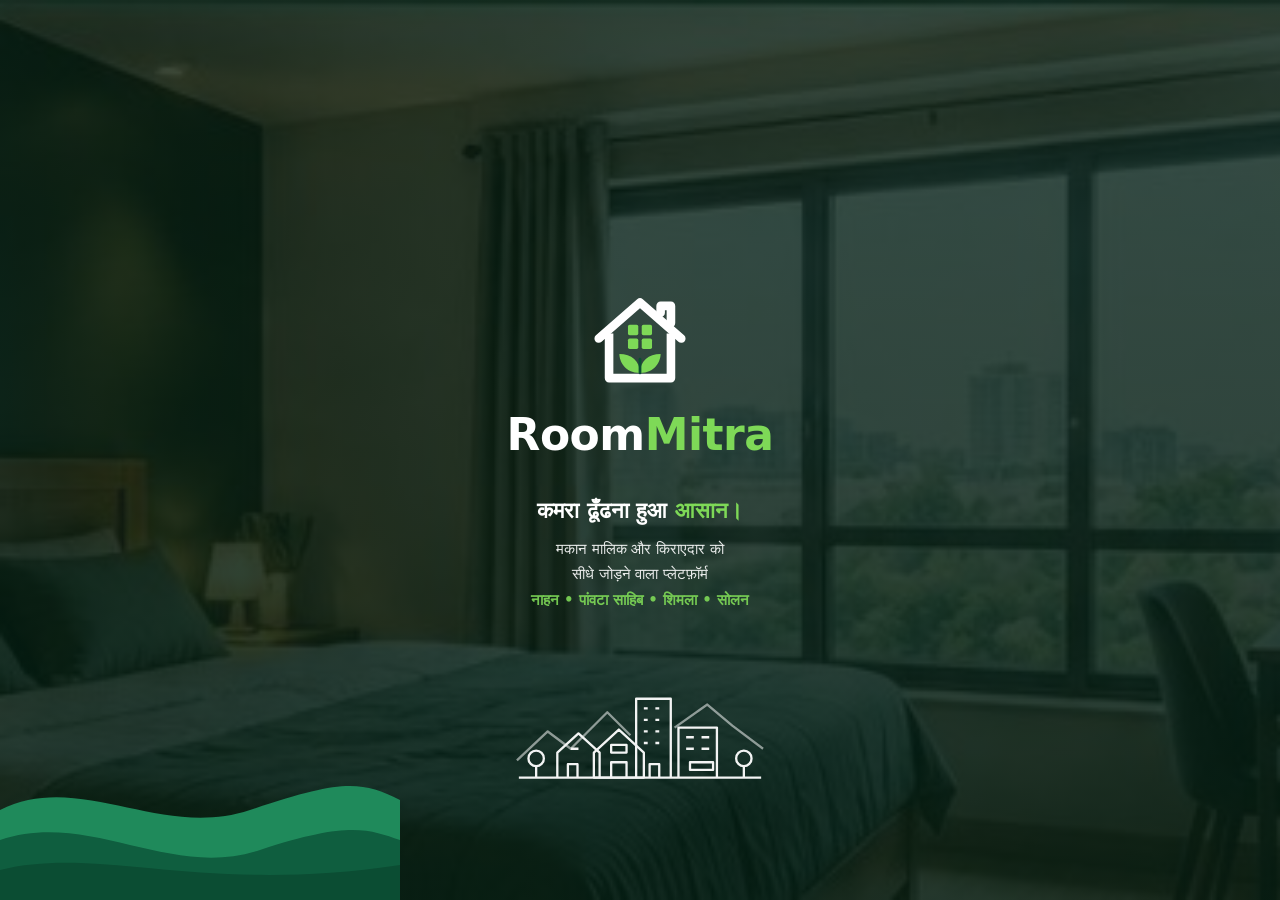
==== commit c811dcbd: "v3: features from the Flutter app - 7-step listing wizard with guide videos, map pin + satellite + a" ====
--- a/app/src/main/assets/www/index.html
+++ b/app/src/main/assets/www/index.html
@@ -14,5 +14,6 @@
 <script src="art.js"></script>
 <script src="api.js"></script>
 <script src="app.js"></script>
+<script src="features.js"></script>
 </body>
 </html>
--- a/app/src/main/assets/www/style.css
+++ b/app/src/main/assets/www/style.css
@@ -468,3 +468,136 @@
 .mrow .last+.last{margin-top:0}
 
 .nav .bdg[hidden],[hidden]{display:none !important}
+
+/* ================= Flutter-app features ================= */
+.nearcta{display:flex;align-items:center;gap:12px;margin:16px 16px 0;width:calc(100% - 32px);background:linear-gradient(135deg,#EAF7EF,#F6FBF8);border:1px solid #cfe6d7;border-radius:var(--r);padding:12px 14px;text-align:left}
+.nearcta .ic{width:44px;height:44px;border-radius:12px;background:var(--g8);color:#fff;display:grid;place-items:center;flex:none}
+.nearcta div{flex:1}.nearcta b{display:block;font-size:15px}.nearcta small{color:var(--ink2);font-size:12px}
+.eart{width:170px;margin-bottom:8px}
+.rejbox,.pendbox{display:flex;gap:6px;align-items:flex-start;font-size:12.5px;border-radius:10px;padding:8px 10px;margin-top:8px}
+.rejbox{background:#FDECEC;color:#8B1E1E}.pendbox{background:#FFF6DB;color:#7A5B00}
+.rejbox svg,.pendbox svg{width:15px;height:15px;flex:none;margin-top:2px}
+.dt>.rejbox,.dt>.pendbox{margin:0 0 12px}
+.tag.off{background:#F1E9E9;color:#8B1E1E}
+.status.wait{background:#B7791F}
+.deposit{display:flex;align-items:center;gap:6px;font-size:13.5px;color:var(--ink2);margin-top:6px}
+.deposit svg{width:16px;height:16px;color:var(--g8)}
+.dmap{height:180px;border-radius:14px;overflow:hidden;border:1px solid var(--line);background:#e9efeb;margin-bottom:8px;z-index:0;position:relative}
+.dmap.tall{height:260px;margin:12px 16px 0;border-radius:var(--r)}
+.mapnote{display:flex;gap:6px;align-items:center;font-size:12px;color:var(--ink3);margin:6px 0 10px}
+.mapnote svg{width:14px;height:14px;flex:none}
+.visitcta{display:flex;align-items:center;gap:12px;width:100%;margin-top:16px;background:#fff;border:1.5px solid var(--g7);border-radius:14px;padding:12px 14px;text-align:left;color:var(--g9)}
+.visitcta>svg:first-child{width:28px;height:28px;color:var(--g7)}
+.visitcta div{flex:1}.visitcta b{display:block}.visitcta small{color:var(--ink2);font-size:12px}
+.gal video{width:100%;height:100%;flex:none;scroll-snap-align:start;background:#000;object-fit:contain}
+.vthumb{width:76px;height:56px;border-radius:9px;flex:none;background:#123;color:#fff;display:flex;flex-direction:column;align-items:center;justify-content:center;font-size:18px;border:2px solid transparent}
+.vthumb small{font-size:10px}.vthumb.on{border-color:var(--g8)}
+/* wizard */
+.wiz{position:sticky;top:0;z-index:5;background:var(--bg);padding:10px 16px 4px}
+.wizbar{height:6px;border-radius:3px;background:var(--g1);overflow:hidden}
+.wizbar span{display:block;height:100%;background:linear-gradient(90deg,var(--g7),var(--lime));border-radius:3px;transition:width .3s}
+.wizsteps{display:flex;justify-content:space-between;margin-top:8px}
+.wizsteps button{display:flex;flex-direction:column;align-items:center;gap:2px;font-size:12px;font-weight:700;color:var(--ink3);width:14%}
+.wizsteps button small{font-size:9.5px;font-weight:500;white-space:nowrap}
+.wizsteps button.on{color:var(--g8)}.wizsteps button.done{color:var(--g6)}
+.ptgrid{display:grid;grid-template-columns:repeat(3,1fr);gap:10px}
+.ptgrid button{display:flex;flex-direction:column;align-items:center;gap:8px;padding:16px 6px;border-radius:14px;border:1.5px solid var(--line);background:var(--g0);font-size:13px;color:var(--ink)}
+.ptgrid button svg{width:28px;height:28px;color:var(--g8)}
+.ptgrid button.on{border-color:var(--g7);background:var(--g1);box-shadow:0 0 0 3px rgba(19,112,75,.12)}
+.guidebtn{display:inline-flex;align-items:center;gap:8px;background:#FFF6DB;color:#7A5B00;border-radius:20px;padding:6px 12px 6px 6px;font-size:12.5px;font-weight:600;margin:0 0 12px}
+.guidebtn span{width:24px;height:24px;border-radius:50%;background:#E3A008;color:#fff;display:grid;place-items:center;font-size:11px}
+h3 .guidebtn{margin:0 0 0 auto;font-size:11.5px}
+.guidevid{width:100%;max-height:60vh;border-radius:14px;background:#000}
+.tips{margin:0 0 12px 18px;color:var(--ink2);font-size:12.5px;display:grid;gap:3px}
+.phint{font-size:12px;color:var(--ink3);margin-top:8px}
+.add.wide{width:100%;height:auto;padding:14px;flex-direction:row;gap:8px;border:1.5px dashed #9fc2ae;border-radius:12px;background:var(--g0);color:var(--g8);font-weight:600;display:flex;align-items:center;justify-content:center;flex-wrap:wrap}
+.add.wide small{width:100%;text-align:center;font-weight:400;color:var(--ink3)}
+.vidrow{display:flex;flex-direction:column;gap:8px}.vidrow video{width:100%;max-height:220px;border-radius:12px;background:#000}
+.photos .p .mkcover{position:absolute;left:4px;bottom:4px;top:auto;right:auto;width:auto;height:auto;border-radius:6px;background:rgba(0,0,0,.55);color:#fff;font-size:10px;padding:1px 6px}
+.pinbtn{display:flex;align-items:center;gap:12px;width:100%;border:1.5px dashed var(--g7);background:var(--g0);border-radius:14px;padding:14px;text-align:left;color:var(--g9)}
+.pinbtn>svg:first-child{width:30px;height:30px;color:var(--red)}.pinbtn div{flex:1}.pinbtn b{display:block}.pinbtn small{color:var(--ink2);font-size:12px}
+.rvcover{width:100%;height:160px;object-fit:cover;border-radius:12px;margin-bottom:8px}
+.rvrow{display:flex;justify-content:space-between;gap:12px;padding:8px 0;border-bottom:1px solid var(--line);font-size:13.5px}
+.rvrow span{color:var(--ink3);flex:none}.rvrow b{text-align:right;font-weight:600}
+.agree{display:flex;gap:10px;align-items:flex-start;margin:12px 16px 0;font-size:12.5px;color:var(--ink2)}
+.agree input{width:20px;height:20px;accent-color:var(--g7);flex:none;margin-top:1px}
+/* success */
+.done .donebox{text-align:center;padding:calc(var(--sat) + 50px) 24px 20px}
+.tick{width:84px;height:84px;border-radius:50%;background:var(--g8);color:#fff;display:grid;place-items:center;margin:0 auto 16px;box-shadow:0 0 0 12px var(--g1)}
+.tick svg{width:44px;height:44px;stroke-width:3}
+.donebox h1{font-size:24px;color:var(--g9)}.donebox p{color:var(--ink2);margin-top:8px}.donebox .small{font-size:12px;color:var(--ink3)}
+.steps3{display:flex;gap:6px;margin:18px 0 6px}
+.steps3 div{flex:1;background:var(--g0);border:1px solid var(--line);border-radius:12px;padding:10px 4px;font-size:12px;color:var(--ink2);display:flex;flex-direction:column;gap:4px;align-items:center}
+.steps3 b{width:24px;height:24px;border-radius:50%;background:var(--g7);color:#fff;display:grid;place-items:center;font-size:12px}
+.steps3 .cur{border-color:#E3A008;background:#FFF8E6}.steps3 .cur b{background:#E3A008}
+/* map picker */
+.pickscr{position:fixed;inset:0;z-index:30;background:#e9efeb;max-width:560px;margin:0 auto}
+.pickmap{position:absolute;inset:0}
+.pickcenter{position:absolute;left:50%;top:50%;z-index:500;pointer-events:none;transform:translate(-50%,-100%)}
+.pinhead{display:block;width:26px;height:26px;border-radius:50% 50% 50% 0;background:var(--red);transform:rotate(-45deg);border:3px solid #fff;box-shadow:0 3px 8px rgba(0,0,0,.35)}
+.pinhead.big{width:34px;height:34px}
+.picktop{position:absolute;left:12px;right:12px;top:calc(var(--sat) + 10px);z-index:600;display:flex;gap:8px;align-items:center}
+.ibtn.solidw{background:#fff;color:var(--ink);box-shadow:0 2px 10px rgba(0,0,0,.2)}
+.georesults{position:absolute;left:12px;right:12px;top:calc(var(--sat) + 70px);z-index:650;background:#fff;border-radius:14px;box-shadow:0 6px 20px rgba(0,0,0,.18);max-height:50vh;overflow:auto}
+.geor{display:flex;gap:8px;align-items:flex-start;width:100%;padding:12px;border-bottom:1px solid var(--line);font-size:13px;text-align:left}
+.geor svg{width:16px;height:16px;color:var(--g8);flex:none;margin-top:2px}
+.pickside{position:absolute;right:12px;bottom:calc(200px + var(--sab));z-index:600;display:flex;flex-direction:column;gap:10px}
+.pickcard{position:absolute;left:0;right:0;bottom:0;z-index:600;background:#fff;border-radius:20px 20px 0 0;padding:16px 16px calc(16px + var(--sab));box-shadow:0 -6px 20px rgba(0,0,0,.12)}
+.pickcard b{display:flex;gap:6px;align-items:center;font-size:14px}.pickcard b svg{color:var(--red)}
+.pickcard p{font-size:13px;color:var(--ink2);margin:6px 0 12px;min-height:36px}
+.rmpin{background:none;border:0}
+.pricepin{display:inline-block;transform:translate(-50%,-120%);background:var(--g8);color:#fff;font-size:11.5px;font-weight:700;padding:3px 7px;border-radius:9px;white-space:nowrap;box-shadow:0 2px 6px rgba(0,0,0,.3)}
+.medot{display:block;width:16px;height:16px;border-radius:50%;background:#2F80ED;border:3px solid #fff;transform:translate(-50%,-50%);box-shadow:0 0 0 6px rgba(47,128,237,.25)}
+.rmpin .pinhead{transform:translate(-50%,-100%) rotate(-45deg)}
+/* owner profile */
+.opcard{margin:14px 16px 0;background:#fff;border:1px solid var(--line);border-radius:var(--r);padding:20px 16px;text-align:center;display:flex;flex-direction:column;align-items:center;gap:6px}
+.opcard .pa{width:90px;height:90px;border-radius:50%;background:var(--g1);color:var(--g8);display:grid;place-items:center;overflow:hidden}
+.opcard .pa img{width:100%;height:100%;object-fit:cover}.opcard .pa svg{width:44px;height:44px}
+.opcard h2{font-size:20px}.opcard small{color:var(--ink3);font-size:12px;display:flex;align-items:center;gap:4px}.opcard small svg{width:14px;height:14px}
+.oprow{display:flex;gap:6px;flex-wrap:wrap;justify-content:center}
+.bio{font-size:13.5px;color:var(--ink2);background:var(--g0);border-radius:12px;padding:10px 12px;text-align:left;width:100%}
+.bio.muted{color:var(--ink3);font-style:italic}
+/* report */
+.ropt{display:flex;gap:12px;align-items:flex-start;width:100%;padding:11px 4px;border-bottom:1px solid var(--line);text-align:left}
+.ropt b{display:block;font-size:14px}.ropt small{color:var(--ink3);font-size:12px}
+.radio{width:20px;height:20px;border-radius:50%;border:2px solid #b9cdc1;flex:none;margin-top:1px}
+.ropt.on .radio{border:6px solid var(--g7)}
+/* help */
+.helpart{width:64px;height:64px;object-fit:contain}
+.faq{margin-top:12px;display:grid;gap:8px}
+.fq{background:#fff;border:1px solid var(--line);border-radius:12px;overflow:hidden}
+.fq button{display:flex;gap:10px;align-items:center;justify-content:space-between;width:100%;padding:12px;text-align:left}
+.fq button b{font-size:14px}.fq button svg{flex:none;color:var(--ink3);transition:.2s}
+.fq.open button svg{transform:rotate(180deg)}
+.fq p{padding:0 12px 12px;color:var(--ink2);font-size:13.5px}
+.tp{font-size:13.5px;color:var(--ink2);margin:4px 0}
+/* invite */
+.invhero{text-align:center;padding:16px 20px 0}.invhero img{width:100%;max-width:340px;border-radius:14px}
+.invhero h2{font-size:18px;margin-top:10px}.invhero p{color:var(--ink2);font-size:13.5px}
+.hsteps{display:grid;gap:10px}.hsteps div{display:flex;gap:10px;align-items:flex-start;font-size:13.5px}
+.hsteps b{width:24px;height:24px;border-radius:50%;background:var(--g7);color:#fff;display:grid;place-items:center;font-size:12px;flex:none}
+.msgprev{white-space:pre-wrap;background:#DCF5D0;border-radius:12px;padding:10px 12px;font-size:13px;user-select:text}
+.btn.wa2{background:var(--wa);color:#fff}.btn.wa2 svg{color:#fff}
+/* notifications */
+.nrow{display:flex;gap:12px;align-items:flex-start;width:100%;background:#fff;border:1px solid var(--line);border-radius:14px;padding:12px;margin-bottom:8px;text-align:left}
+.nrow.new{background:#F2FAF5;border-color:#bfe0cb}
+.nic{width:40px;height:40px;border-radius:50%;background:var(--g1);color:var(--g8);display:grid;place-items:center;flex:none}
+.nrow b{font-size:14px}.nrow p{font-size:13px;color:var(--ink2);margin-top:2px}.nrow small{font-size:11.5px;color:var(--ink3)}
+/* visit sheet + bubble */
+.vlabel{display:block;margin:10px 0 6px;font-size:13px}
+.vchips{display:flex;gap:8px;overflow-x:auto;padding-bottom:2px;scrollbar-width:none}
+.vchips::-webkit-scrollbar{display:none}
+.vchips button{flex:none;padding:8px 12px;border-radius:12px;border:1px solid var(--line);background:var(--g0);font-size:13px;font-weight:600}
+.vchips button.on{background:var(--g8);border-color:var(--g8);color:#fff}
+.bub.visitb{border:1.5px solid #E3A008;background:#FFF8E6;white-space:pre-wrap}
+.bub{white-space:pre-wrap}
+/* onboarding */
+.welcome{display:flex;flex-direction:column;align-items:center;text-align:center;padding:calc(var(--sat) + 14px) 22px 120px;background:linear-gradient(180deg,#F1F8F3,#fff 70%)}
+.wtop{display:flex;justify-content:space-between;align-items:center;width:100%}
+.wbrand{display:flex;align-items:center;gap:8px;font-size:20px}.wbrand .mark{width:36px;height:36px}.wbrand b{color:var(--g8)}.wbrand i{font-style:normal;color:#3DAA5C}
+.wmedia{width:100%;margin:24px 0 18px;border-radius:20px;overflow:hidden;background:#fff;aspect-ratio:16/10;display:grid;place-items:center;box-shadow:0 8px 24px rgba(10,50,30,.08)}
+.wvid,.wimg{width:100%;height:100%;object-fit:cover}.wimg{object-fit:contain;padding:8px}
+.welcome h1{font-size:24px;color:var(--g9)}.welcome p{color:var(--ink2);margin-top:8px;font-size:14.5px}
+.wdots{display:flex;gap:6px;margin-top:18px}.wdots span{width:8px;height:8px;border-radius:4px;background:#cfe0d6;transition:.2s}.wdots span.on{width:24px;background:var(--g7)}
+.tabs4 button{font-size:12px;padding:9px 4px}
+.city .ci{background-size:cover!important}
